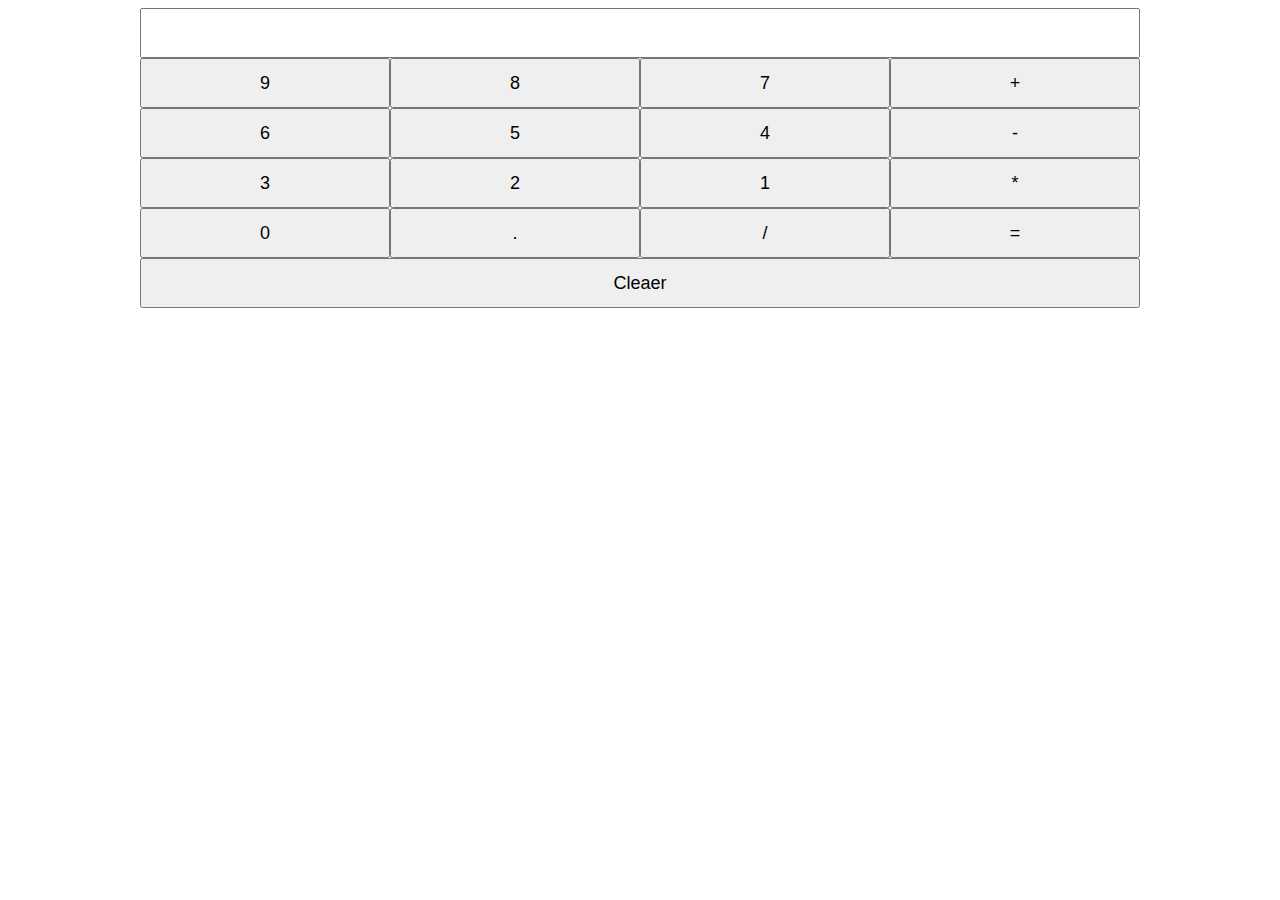
==== task7/index.html @ 86c47d03 "first commit" ====
<!DOCTYPE html>
<html lang="en">
<head>
    <meta charset="UTF-8">
    <meta http-equiv="X-UA-Compatible" content="IE=edge">
    <meta name="viewport" content="width=device-width, initial-scale=1.0">
    <title>Document</title>
    <link rel="stylesheet" href="style.css">
</head>
<body>
     <form action="">
        <input type="text">
        <div>
            <button class="num">9</button>
            <button class="num">8</button>
            <button class="num">7</button>
            <button class="num">+</button>
            <button class="num">6</button>
            <button class="num">5</button>
            <button class="num">4</button>
            <button class="num">-</button>
            <button class="num">3</button>
            <button class="num">2</button>
            <button class="num">1</button>
            <button class="num">*</button>
            <button class="num">0</button>
            <button class="num">.</button>
            <button class="num">/</button>
            <button class="equal">=</button>
        </div>
                <button class="clear">Cleaer</button>
           
     </form>
     <script>
       let numop =document.querySelectorAll(".num")
       let inputbox =document.querySelector("input")
       let equal =document.querySelector(".equal")
       let clear =document.querySelector(".clear")


       numop.forEach(function (currentvalue) {
        currentvalue.addEventListener('click',function (e) {
            e.preventDefault();
            inputbox.value +=currentvalue.innerText;         
        })
       });

        equal.addEventListener('click',function (e) {
            e.preventDefault();
            inputbox.value = eval(inputbox.value);
        })

        clear.addEventListener('click',function (e) {
            e.preventDefault();
            inputbox.value = "";   
        })
        
       
        






     </script>
</body>
</html>
---- task7/style.css ----
*{box-sizing: border-box;}
input{width: 100%; height: 50px; font-size: 18px;}
form{
    width: 1000px;
    margin: 0 auto; 
}
div{
    display: flex;
    flex-wrap: wrap;
}
button{
    width: 25%;
    height: 50px;
    font-size: 18px;
}
.clear{
    width: 100%;
    /* height: 50px; */
}
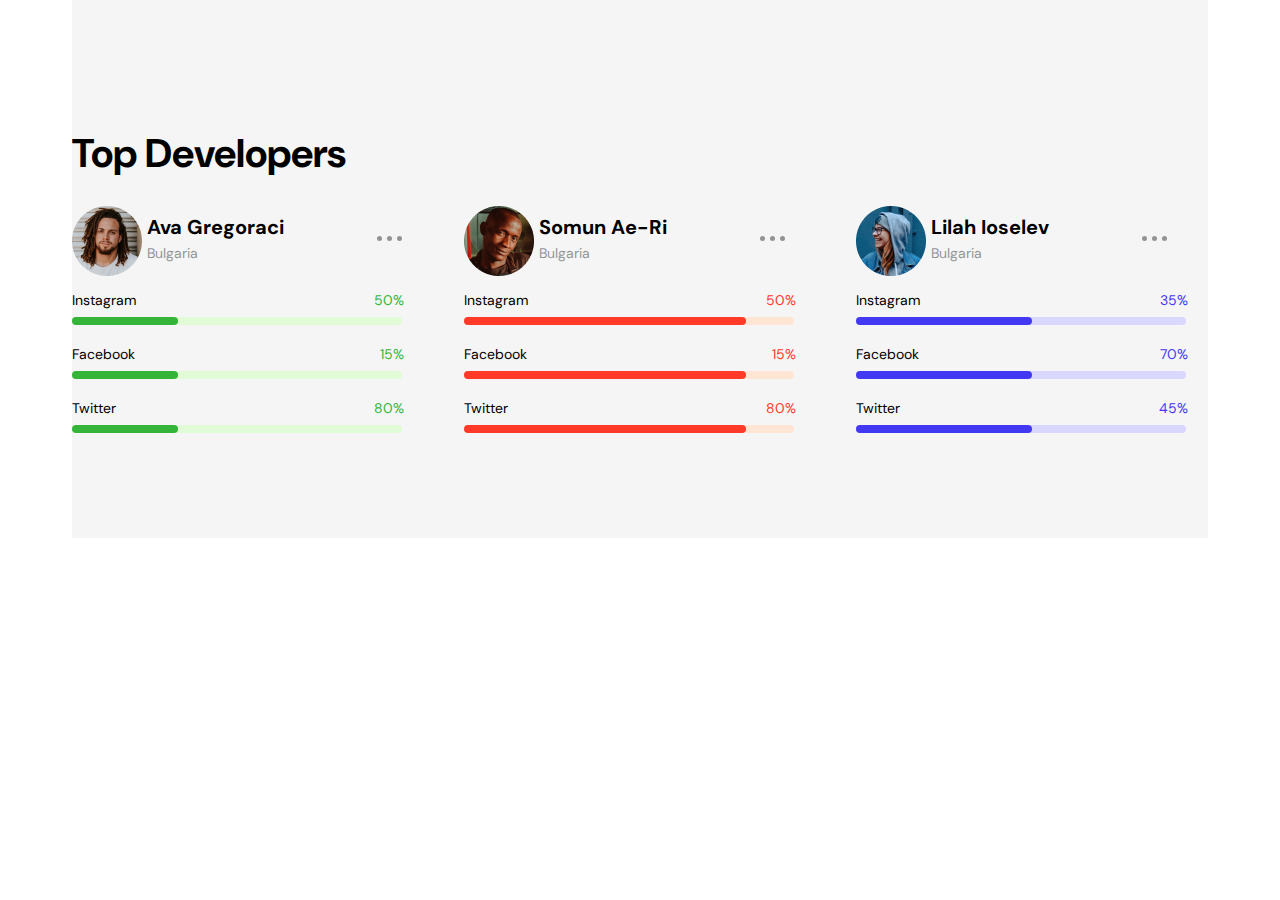
==== commit bb4519fc: "first commit" ====
--- a/task7/index.html
+++ b/task7/index.html
@@ -1,5 +1,6 @@
 <!DOCTYPE html>
 <html lang="en">
+
 <head>
     <meta charset="UTF-8">
     <meta http-equiv="X-UA-Compatible" content="IE=edge">
@@ -7,62 +8,121 @@
     <title>Document</title>
     <link rel="stylesheet" href="style.css">
 </head>
+
 <body>
-     <form action="">
-        <input type="text">
-        <div>
-            <button class="num">9</button>
-            <button class="num">8</button>
-            <button class="num">7</button>
-            <button class="num">+</button>
-            <button class="num">6</button>
-            <button class="num">5</button>
-            <button class="num">4</button>
-            <button class="num">-</button>
-            <button class="num">3</button>
-            <button class="num">2</button>
-            <button class="num">1</button>
-            <button class="num">*</button>
-            <button class="num">0</button>
-            <button class="num">.</button>
-            <button class="num">/</button>
-            <button class="equal">=</button>
+    <section class="container">
+        <h1>Top Developers</h1>
+        <div class="row">
+            <div class="col-4">
+                <aside>
+                    <img src="Photo.png" alt="">
+                    <article>
+                        <div class="hed">
+                            <h4>Ava Gregoraci</h4>
+                            <small>Bulgaria</small>
+                        </div>
+                        <div class="list">
+                            <ul>
+                                <li></li>
+                                <li></li>
+                                <li></li>
+                            </ul>
+                        </div>
+                    </article>
+                </aside>
+                <main>
+                    <span class="c1">
+                        <p>Instagram</p>
+                        <small>50%</small>
+                    </span>
+                </main>
+                <main>
+                    <span class="c1">
+                        <p>Facebook</p>
+                        <small>15%</small>
+                    </span>
+                </main>
+                <main>
+                    <span class="c1">
+                        <p>Twitter</p>
+                        <small>80%</small>
+                    </span>
+                </main>
+            </div>
+            <div class="col-4">
+                <aside>
+                    <img src="img2.png" alt="">
+                    <article>
+                        <div class="hed">
+                            <h4>Somun Ae-Ri</h4>
+                            <small>Bulgaria</small>
+                        </div>
+                        <div class="list">
+                            <ul>
+                                <li></li>
+                                <li></li>
+                                <li></li>
+                            </ul>
+                        </div>
+                    </article>
+                </aside>
+                <main>
+                    <article>
+                        <p>Instagram</p>
+                        <small>50%</small>
+                    </article>
+                </main>
+                <main>
+                    <article>
+                        <p>Facebook</p>
+                        <small>15%</small>
+                    </article>
+                </main>
+                <main>
+                    <article>
+                        <p>Twitter</p>
+                        <small>80%</small>
+                    </article>
+                </main>
+            </div>
+            <div class="col-4">
+                <aside>
+                    <img src="img3.png" alt="">
+                    <article>
+                        <div class="hed">
+                            <h4>Lilah Ioselev</h4>
+                            <small>Bulgaria</small>
+                        </div>
+                        <div class="list">
+                            <ul>
+                                <li></li>
+                                <li></li>
+                                <li></li>
+                            </ul>
+                        </div>
+                    </article>
+                </aside>
+                <main>
+                    <div class="bar">
+                        <p>Instagram</p>
+                        <small>35%</small>
+                    </div>
+                </main>
+                <main>
+                    <div class="bar">
+                        <p>Facebook</p>
+                        <small>70%</small>
+                    </div>
+                </main>
+                <main>
+                    <div class="bar">
+                        <p>Twitter</p>
+                        <small>45%</small>
+                    </div>
+                </main>
+            </div>
         </div>
-                <button class="clear">Cleaer</button>
-           
-     </form>
-     <script>
-       let numop =document.querySelectorAll(".num")
-       let inputbox =document.querySelector("input")
-       let equal =document.querySelector(".equal")
-       let clear =document.querySelector(".clear")
+    </section>
+</body>
 
-
-       numop.forEach(function (currentvalue) {
-        currentvalue.addEventListener('click',function (e) {
-            e.preventDefault();
-            inputbox.value +=currentvalue.innerText;         
-        })
-       });
-
-        equal.addEventListener('click',function (e) {
-            e.preventDefault();
-            inputbox.value = eval(inputbox.value);
-        })
-
-        clear.addEventListener('click',function (e) {
-            e.preventDefault();
-            inputbox.value = "";   
-        })
-        
-       
-        
-
-
-
-
-
-
-     </script>
-</body>
 </html>--- a/task7/style.css
+++ b/task7/style.css
@@ -1,19 +1,102 @@
-*{box-sizing: border-box;}
-input{width: 100%; height: 50px; font-size: 18px;}
-form{
-    width: 1000px;
-    margin: 0 auto; 
+@import url('https://fonts.googleapis.com/css2?family=DM+Sans:wght@500&display=swap');
+*,*::after,*::before{box-sizing: border-box;}
+body{margin: 0;
+padding: 0;
+font-family: 'DM Sans', sans-serif;}
+
+.container{
+    background-color: #F5F5F5;
+    padding: 100px 0;
+    max-width: 1136px;
+    margin:0 auto;
 }
-div{
+.row{
     display: flex;
-    flex-wrap: wrap;
+    margin-right: -20px;
+    margin-left: -20px;
+    align-items:center;
 }
-button{
-    width: 25%;
-    height: 50px;
-    font-size: 18px;
+.col-4 {
+    width:33.333333%;
+    padding:0 20px;
 }
-.clear{
-    width: 100%;
-    /* height: 50px; */
-}+h1{
+    font-size: 40px;
+line-height: 52px;
+color: #000000;
+}
+img{
+    width: 70px;
+    height: 70px;
+}
+
+h4{
+    margin: 0;
+    font-size: 20px;
+    line-height: 29px;
+}
+ aside small{
+    font-size: 14px;
+    line-height: 20px;
+    color: #000000;
+    opacity: 0.4;
+}
+article{
+    display: flex;
+    justify-content: space-between;
+    align-items: center;
+}
+.hed{
+    padding-left: 5px;
+  
+}
+.list{
+    margin-left: 70px;
+}
+ul{
+    display: flex;
+    line-height: 0;
+}
+li{
+    color: #000000;
+    opacity: 0.4;
+    padding: 0 5px;
+
+}
+aside{
+    display: flex;
+}
+
+main p,small{
+    font-size: 14px;
+    line-height: 20px;
+    margin-bottom: 15px;
+}
+main small{
+    margin-top: 14px;
+    margin-right: 20px;
+}
+
+main span,article,.bar {
+    justify-content: space-between;
+    position: relative;
+    display: flex;
+    margin-bottom: 5px;
+}
+main span::after{display: block; content: ""; background-color: #E2FBD7; border-radius: 71.5px; width: 330px;height: 8px; position: absolute;bottom: 0;}
+main span::before{display: block; content: ""; background-color: #34B53A; border-radius: 71.5px; width: 30%;height: 8px; position: absolute;bottom: 0; z-index: 1;}
+main article::after  {display: block; content: ""; background-color: #FFE5D3;; border-radius: 71.5px; width: 330px;height: 8px; position: absolute;bottom: 0;}
+main article::before  {display: block; content: ""; background-color: #FF3A29; border-radius: 71.5px; width: 80%;height: 8px; position: absolute;bottom: 0; z-index: 1;}
+main .bar::after  {display: block; content: ""; background-color: #DAD7FE; border-radius: 71.5px; width: 330px;height: 8px; position: absolute;bottom: 0;}
+main .bar::before  {display: block; content: ""; background-color: #4339F2; border-radius: 71.5px; width: 50%;height: 8px; position: absolute;bottom: 0; z-index: 1;}
+
+main span  small{
+    color:#34B53A;
+}
+main article small{
+    color:#FF3A29;
+}
+main .bar  small{
+    color:#4339F2;
+}
+
